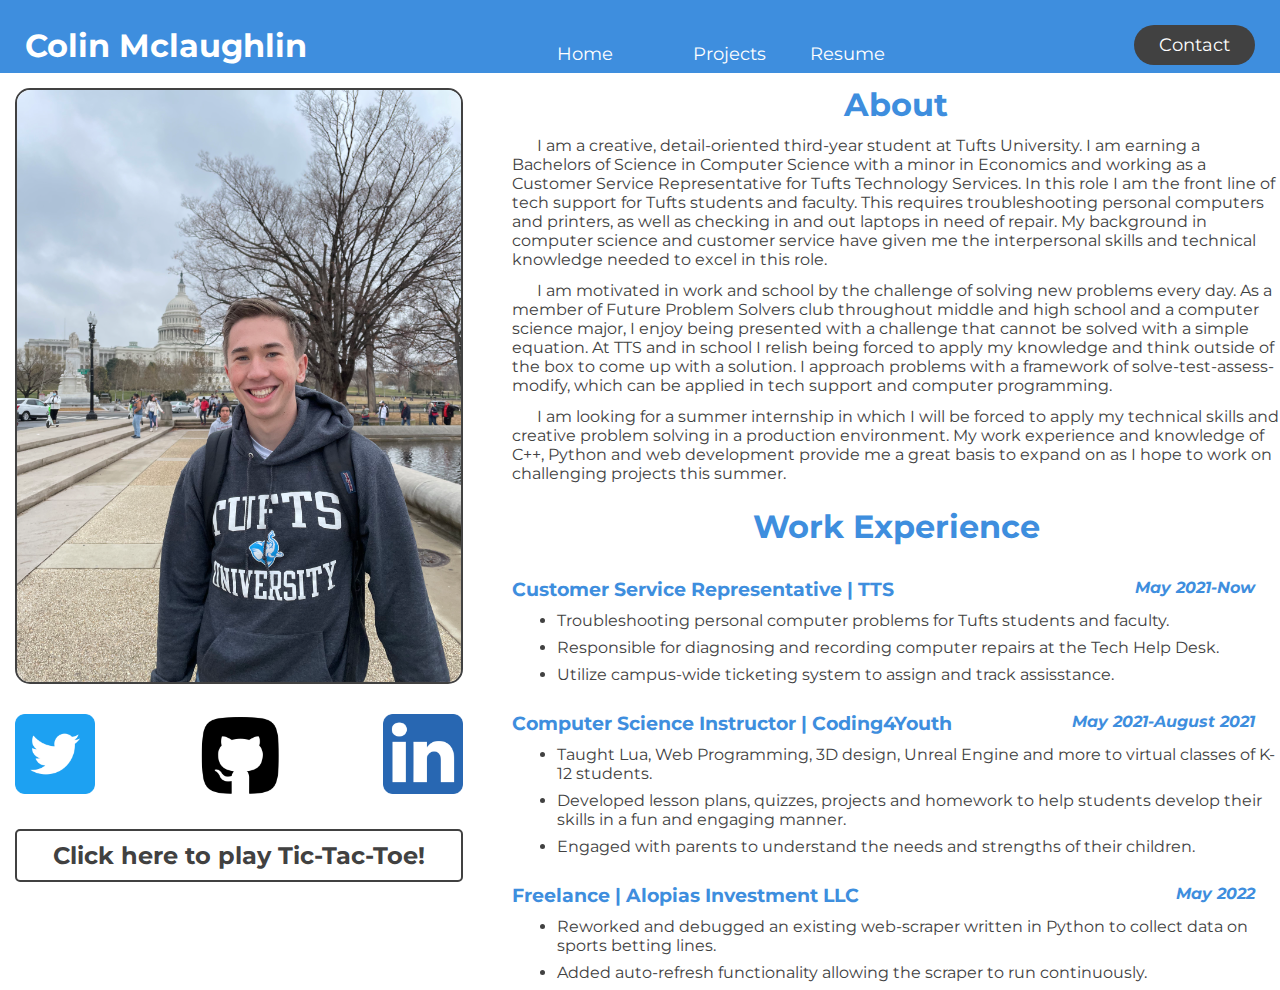
==== index.html @ 10c9406a "Inital commit" ====
<!DOCTYPE html>
<html lang="en">
<head>
    <meta charset="utf-8">
    <link rel="stylesheet" href="style.css" type="text/css">
    <meta name="viewport" content="width=device-width, initial-scale=1.0">
    <meta http-equiv="X-UA-Compatible" content="ie=edge">
    <script src="myScript.js"></script>
    <title>Colin Mclaughlin </title>

</head>

<body>
    <div id="nav-header">
        <h1><a href="main.html">Colin Mclaughlin</a></h1>
        <nav>
            <ul class="nav-links">
                <li><a href="#">Home</a><li>
                <li><a href="projects.html">Projects</a></li>
                <li><a href="Media/ColinMclaughlin.2024.ComputerScience.pdf">Resume</a></li>
            </ul>
        </nav>
        <a href="mailto: colin.mclaughlin02@gmail.com" class="contact"><button>Contact</button></a>
        
    </div>
    
    <img src="Media/colin.jpeg" alt="Self-portrait" id="colin"/>
    <main>
        <h1>About</h1>
        
        <p class="info"> I am a creative, detail-oriented third-year student at Tufts University.
             I am earning a Bachelors of Science in Computer Science with a minor in Economics and working as a Customer Service Representative for Tufts Technology Services.
             In this role I am the front line of tech support for Tufts students and faculty. 
             This requires troubleshooting personal computers and printers, as well as checking in and out laptops in need of repair. 
             My background in computer science and customer service have given me the interpersonal skills and technical knowledge needed to excel in this role.
        </p>
        <p class="info">    
            I am motivated in work and school by the challenge of solving new problems every day.
            As a member of Future Problem Solvers club throughout middle and high school and a computer science major, I enjoy being presented with a challenge that cannot be solved with a simple equation. 
            At TTS and in school I relish being forced to apply my knowledge and think outside of the box to come up with a solution. 
            I approach problems with a framework of solve-test-assess-modify, which can be applied in tech support and computer programming.
        </p>   
        <p class="info">    
            I am looking for a summer internship in which I will be forced to apply my technical skills and creative problem solving in a production environment.
            My work experience and knowledge of C++, Python and web development provide me a great basis to expand on as I hope to work on challenging projects this summer.
        </p>     
        
        
        <h1>Work Experience</h1>
        <div class="work">
            <div class="job">
                <h3 class="job title">Customer Service Representative | TTS</h3>
                <h4 class="job date">May 2021-Now</h4>
                <ul class="job info">
                    <li>Troubleshooting personal computer problems for Tufts students and faculty.</li>
                    <li>Responsible for diagnosing and recording computer repairs at the Tech Help Desk.</li>
                    <li>Utilize campus-wide ticketing system to assign and track assisstance.</li>
                </ul>
            </div>
            
            <div class="job">
                <h3 class="job title">Computer Science Instructor | Coding4Youth</h3>
                <h4 class="job date">May 2021-August 2021</h4>
                <ul class="job info">
                    <li>Taught Lua, Web Programming, 3D design, Unreal Engine and more to virtual classes of K-12 students.</li>
                    <li>Developed lesson plans, quizzes, projects and homework to help students develop their skills in a fun and engaging manner.</li>
                    <li>Engaged with parents to understand the needs and strengths of their children.</li>
                </ul>
            </div>
            
            <div class="job">
                <h3 class="job title">Freelance | Alopias Investment LLC</h3>
                <h4 class="job date"> May 2022</h4>
                <ul class="job info">
                    <li>Reworked and debugged an existing web-scraper written in Python to collect data on sports betting lines.</li>
                    <li>Added auto-refresh functionality allowing the scraper to run continuously.</li>
                </ul>
            </div>
        </div>
    </main>
    
    <div class="socials">
        <a href="https://twitter.com/ColinMcl13" target="_blank">
            <img class="logo" src="Media/twitter.webp" alt="Twitter">
        </a>
        <a href="https://github.com/colin-mcl" target="_blank">
            <img class="logo" src="Media/github.webp" alt="Github">
        </a>
        <a href="https://www.linkedin.com/in/colin-mclaughlin-4b19851ba/" target="_blank">
            <img class="logo" src="Media/linkedin.webp" alt="LinkedIn">
        </a>
    </div>
    
    <a id="game" href="TicTacToe/game.html" target="_blank">Click here to play Tic-Tac-Toe!</a>
    
</body>
    


</html>
---- style.css ----
@import url('https://fonts.googleapis.com/css2?family=Montserrat:wght@500&display=swap');

* {
    margin: 0;
    padding: 0;
    box-sizing: border-box;
    scroll-behavior: smooth;
}

#nav-header {
    background-color: #3E8EDE;
    display: flex;
    justify-content: space-between;
    align-items: flex-end;
    color: white;
    padding: 25px 25px 8px;
    transition: all 0.01s;
    width: 100%;
    max-width: 100%;
}


li, a, button {
    font-family: "Montserrat", sans-serif;
    font-weight: 500px;
    font-size: 18px;
    text-decoration: none;
    color: white;
}

.fixed {
    position: fixed;
    top: 0; left: 0;
    width: 100%;
}

#nav-header h1 a{
    cursor: pointer;
    font-family: "Montserrat", sans-serif;
    font-size: 32px;
}

.nav-links {
    list-style: none;
}

.nav-links li {
    display: inline-block;
    padding: 0px 20px;
}

.nav-links li a:hover {
    color: #414141
}

button {
    padding: 9px 25px;
    background-color: rgba(65, 65, 65, 1);
    border: none;
    border-radius: 50px;
    cursor: pointer;
}


#colin {
    margin: 15px;
    width: 35%;
    height: 50%;
    border: 2px solid #414141;
    border-radius: 15px;
    float: left;
}

main {
    font-family: "Montserrat", sans-serif;
    font-weight: 400px;
    color: #414141;
    width: 60%;
    float: right;
}

main h1{
    text-align: center;
    padding: 12px 0px;
    color: #3E8EDE;
    font-weight: 700px;
}

p.info {
    text-align: left;
    margin-bottom: 12px;
    text-indent: 25px;
    font-size: 16px;
}

.work {
    flex-flow: column nowrap;
    justify-content: space-between;
    color: #3E8EDE;
}

.job {
    margin-top: 10px;
    display: inline-block;
}

ul.job.info {
    color: #414141;
    margin-left: 45px;
}

.job.info li {
    color: #414141;
    font-size: 16px;
    margin-bottom: 8px;
}

.job.date {
    font-style: italic;
    float: right;
    padding-right: 25px; 
}


.socials {
    display: flex;
    float: left;
    clear: left;
    justify-content: space-between;
    align-items: flex-end;
    width: 35%;
    margin: 15px;
}

.logo {
    width: 80px;
    height: 80px;
    display: inline-block;
}

#game {
    display: inline-block;
    width: 35%;
    margin: 15px;
    float: left;
    border: 2px solid #414141;
    border-radius: 5px;
    color: #414141;
    padding: 10px 15px;
    text-align: center;
    font-size: 18pt;
    font-weight: bold; 
}
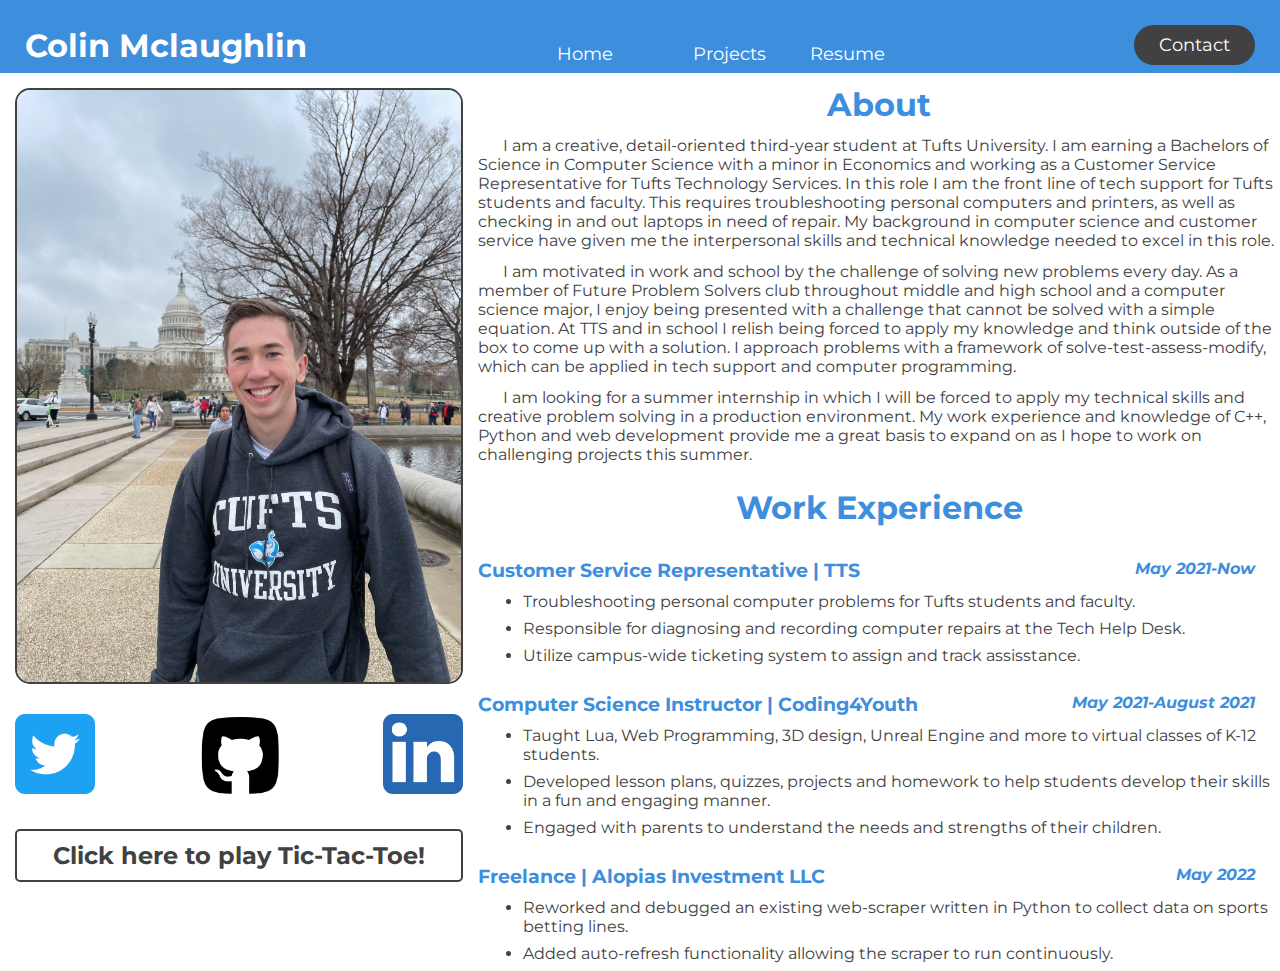
==== commit 5dd0ee4d: "Reordered content to better fit mobile" ====
--- a/index.html
+++ b/index.html
@@ -25,6 +25,20 @@
     </div>
     
     <img src="Media/colin.jpeg" alt="Self-portrait" id="colin"/>
+    
+    <div class="socials">
+        <a href="https://twitter.com/ColinMcl13" target="_blank">
+            <img class="logo" src="Media/twitter.webp" alt="Twitter">
+        </a>
+        <a href="https://github.com/colin-mcl" target="_blank">
+            <img class="logo" src="Media/github.webp" alt="Github">
+        </a>
+        <a href="https://www.linkedin.com/in/colin-mclaughlin-4b19851ba/" target="_blank">
+            <img class="logo" src="Media/linkedin.webp" alt="LinkedIn">
+        </a>
+    </div>
+    
+    <a id="game" href="TicTacToe/game.html" target="_blank">Click here to play Tic-Tac-Toe!</a>
     <main>
         <h1>About</h1>
         
@@ -78,20 +92,7 @@
             </div>
         </div>
     </main>
-    
-    <div class="socials">
-        <a href="https://twitter.com/ColinMcl13" target="_blank">
-            <img class="logo" src="Media/twitter.webp" alt="Twitter">
-        </a>
-        <a href="https://github.com/colin-mcl" target="_blank">
-            <img class="logo" src="Media/github.webp" alt="Github">
-        </a>
-        <a href="https://www.linkedin.com/in/colin-mclaughlin-4b19851ba/" target="_blank">
-            <img class="logo" src="Media/linkedin.webp" alt="LinkedIn">
-        </a>
-    </div>
-    
-    <a id="game" href="TicTacToe/game.html" target="_blank">Click here to play Tic-Tac-Toe!</a>
+
     
 </body>
     
--- a/style.css
+++ b/style.css
@@ -75,8 +75,6 @@
     font-family: "Montserrat", sans-serif;
     font-weight: 400px;
     color: #414141;
-    width: 60%;
-    float: right;
 }
 
 main h1{
@@ -94,9 +92,9 @@
 }
 
 .work {
+    color: #3E8EDE;
+    display: flex;
     flex-flow: column nowrap;
-    justify-content: space-between;
-    color: #3E8EDE;
 }
 
 .job {
@@ -140,6 +138,7 @@
 
 #game {
     display: inline-block;
+    clear: left;
     width: 35%;
     margin: 15px;
     float: left;
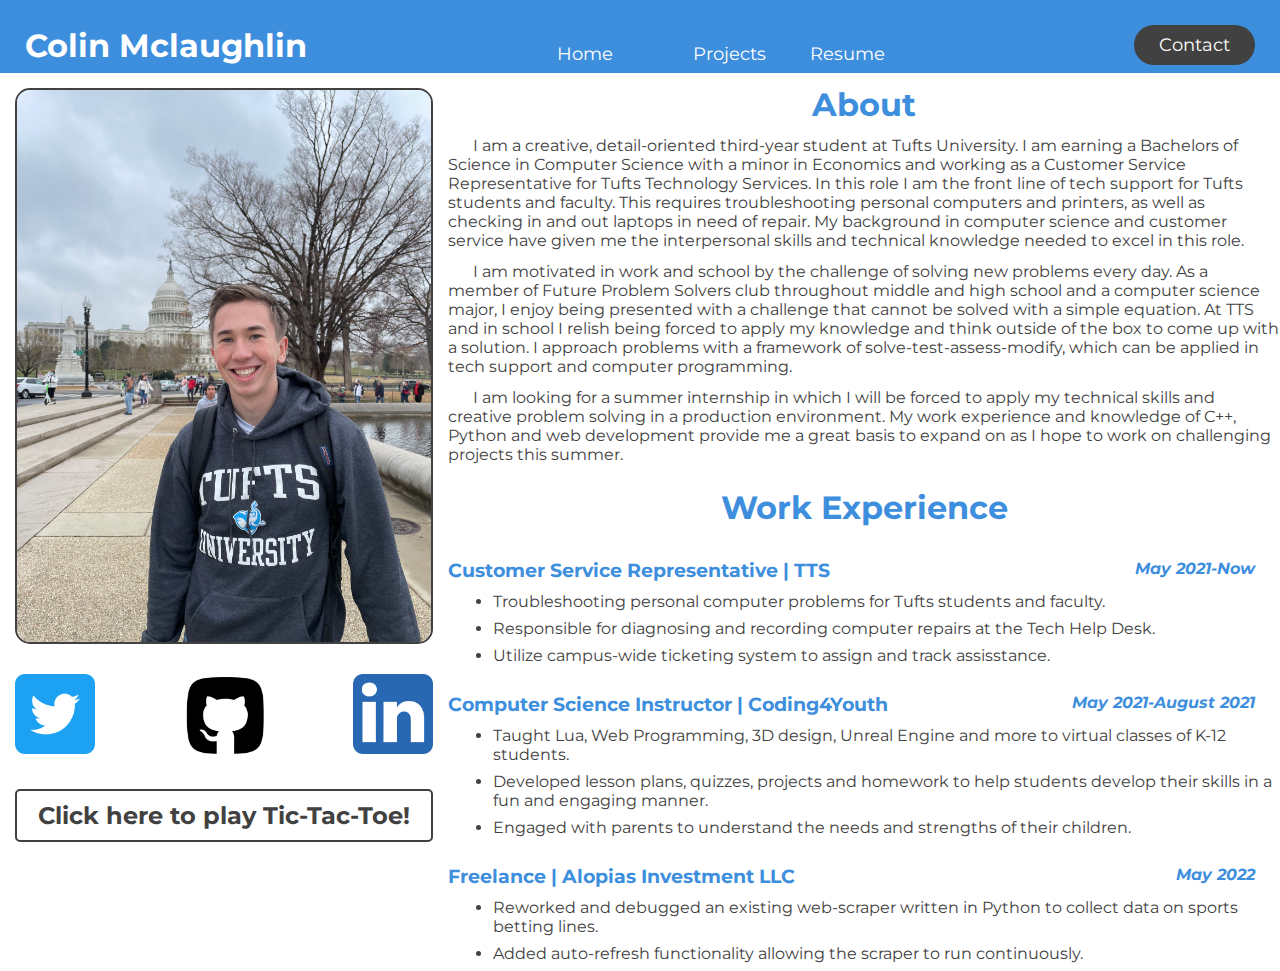
==== commit 26d1387c: "Added responsive design features" ====
--- a/index.html
+++ b/index.html
@@ -3,7 +3,7 @@
 <head>
     <meta charset="utf-8">
     <link rel="stylesheet" href="style.css" type="text/css">
-    <meta name="viewport" content="width=device-width, initial-scale=1.0">
+    <meta content="width=device-width, initial-scale=1" name="viewport"/>
     <meta http-equiv="X-UA-Compatible" content="ie=edge">
     <script src="myScript.js"></script>
     <title>Colin Mclaughlin </title>
@@ -23,72 +23,76 @@
         <a href="mailto: colin.mclaughlin02@gmail.com" class="contact"><button>Contact</button></a>
         
     </div>
-    
-    <img src="Media/colin.jpeg" alt="Self-portrait" id="colin"/>
-    
-    <div class="socials">
-        <a href="https://twitter.com/ColinMcl13" target="_blank">
-            <img class="logo" src="Media/twitter.webp" alt="Twitter">
-        </a>
-        <a href="https://github.com/colin-mcl" target="_blank">
-            <img class="logo" src="Media/github.webp" alt="Github">
-        </a>
-        <a href="https://www.linkedin.com/in/colin-mclaughlin-4b19851ba/" target="_blank">
-            <img class="logo" src="Media/linkedin.webp" alt="LinkedIn">
-        </a>
-    </div>
-    
-    <a id="game" href="TicTacToe/game.html" target="_blank">Click here to play Tic-Tac-Toe!</a>
     <main>
-        <h1>About</h1>
-        
-        <p class="info"> I am a creative, detail-oriented third-year student at Tufts University.
-             I am earning a Bachelors of Science in Computer Science with a minor in Economics and working as a Customer Service Representative for Tufts Technology Services.
-             In this role I am the front line of tech support for Tufts students and faculty. 
-             This requires troubleshooting personal computers and printers, as well as checking in and out laptops in need of repair. 
-             My background in computer science and customer service have given me the interpersonal skills and technical knowledge needed to excel in this role.
-        </p>
-        <p class="info">    
-            I am motivated in work and school by the challenge of solving new problems every day.
-            As a member of Future Problem Solvers club throughout middle and high school and a computer science major, I enjoy being presented with a challenge that cannot be solved with a simple equation. 
-            At TTS and in school I relish being forced to apply my knowledge and think outside of the box to come up with a solution. 
-            I approach problems with a framework of solve-test-assess-modify, which can be applied in tech support and computer programming.
-        </p>   
-        <p class="info">    
-            I am looking for a summer internship in which I will be forced to apply my technical skills and creative problem solving in a production environment.
-            My work experience and knowledge of C++, Python and web development provide me a great basis to expand on as I hope to work on challenging projects this summer.
-        </p>     
-        
-        
-        <h1>Work Experience</h1>
-        <div class="work">
-            <div class="job">
-                <h3 class="job title">Customer Service Representative | TTS</h3>
-                <h4 class="job date">May 2021-Now</h4>
-                <ul class="job info">
-                    <li>Troubleshooting personal computer problems for Tufts students and faculty.</li>
-                    <li>Responsible for diagnosing and recording computer repairs at the Tech Help Desk.</li>
-                    <li>Utilize campus-wide ticketing system to assign and track assisstance.</li>
-                </ul>
+        <div id="lcolumn">
+            <img src="Media/colin.jpeg" alt="Self-portrait" id="colin"/>
+            
+            <div class="socials">
+                <a href="https://twitter.com/ColinMcl13" target="_blank">
+                    <img class="logo" src="Media/twitter.webp" alt="Twitter">
+                </a>
+                <a href="https://github.com/colin-mcl" target="_blank">
+                    <img class="logo" src="Media/github.webp" alt="Github">
+                </a>
+                <a href="https://www.linkedin.com/in/colin-mclaughlin-4b19851ba/" target="_blank">
+                    <img class="logo" src="Media/linkedin.webp" alt="LinkedIn">
+                </a>
             </div>
             
-            <div class="job">
-                <h3 class="job title">Computer Science Instructor | Coding4Youth</h3>
-                <h4 class="job date">May 2021-August 2021</h4>
-                <ul class="job info">
-                    <li>Taught Lua, Web Programming, 3D design, Unreal Engine and more to virtual classes of K-12 students.</li>
-                    <li>Developed lesson plans, quizzes, projects and homework to help students develop their skills in a fun and engaging manner.</li>
-                    <li>Engaged with parents to understand the needs and strengths of their children.</li>
-                </ul>
-            </div>
+            <a id="game" href="TicTacToe/game.html" target="_blank">Click here to play Tic-Tac-Toe!</a>
+        </div>
+        
+        <div id="rcolumn">
+            <h1>About</h1>
             
-            <div class="job">
-                <h3 class="job title">Freelance | Alopias Investment LLC</h3>
-                <h4 class="job date"> May 2022</h4>
-                <ul class="job info">
-                    <li>Reworked and debugged an existing web-scraper written in Python to collect data on sports betting lines.</li>
-                    <li>Added auto-refresh functionality allowing the scraper to run continuously.</li>
-                </ul>
+            <p class="info"> I am a creative, detail-oriented third-year student at Tufts University.
+                 I am earning a Bachelors of Science in Computer Science with a minor in Economics and working as a Customer Service Representative for Tufts Technology Services.
+                 In this role I am the front line of tech support for Tufts students and faculty. 
+                 This requires troubleshooting personal computers and printers, as well as checking in and out laptops in need of repair. 
+                 My background in computer science and customer service have given me the interpersonal skills and technical knowledge needed to excel in this role.
+            </p>
+            <p class="info">    
+                I am motivated in work and school by the challenge of solving new problems every day.
+                As a member of Future Problem Solvers club throughout middle and high school and a computer science major, I enjoy being presented with a challenge that cannot be solved with a simple equation. 
+                At TTS and in school I relish being forced to apply my knowledge and think outside of the box to come up with a solution. 
+                I approach problems with a framework of solve-test-assess-modify, which can be applied in tech support and computer programming.
+            </p>   
+            <p class="info">    
+                I am looking for a summer internship in which I will be forced to apply my technical skills and creative problem solving in a production environment.
+                My work experience and knowledge of C++, Python and web development provide me a great basis to expand on as I hope to work on challenging projects this summer.
+            </p>     
+            
+            
+            <h1>Work Experience</h1>
+            <div class="work">
+                <div class="job">
+                    <h3 class="job title">Customer Service Representative | TTS</h3>
+                    <h4 class="job date">May 2021-Now</h4>
+                    <ul class="job info">
+                        <li>Troubleshooting personal computer problems for Tufts students and faculty.</li>
+                        <li>Responsible for diagnosing and recording computer repairs at the Tech Help Desk.</li>
+                        <li>Utilize campus-wide ticketing system to assign and track assisstance.</li>
+                    </ul>
+                </div>
+                
+                <div class="job">
+                    <h3 class="job title">Computer Science Instructor | Coding4Youth</h3>
+                    <h4 class="job date">May 2021-August 2021</h4>
+                    <ul class="job info">
+                        <li>Taught Lua, Web Programming, 3D design, Unreal Engine and more to virtual classes of K-12 students.</li>
+                        <li>Developed lesson plans, quizzes, projects and homework to help students develop their skills in a fun and engaging manner.</li>
+                        <li>Engaged with parents to understand the needs and strengths of their children.</li>
+                    </ul>
+                </div>
+                
+                <div class="job">
+                    <h3 class="job title">Freelance | Alopias Investment LLC</h3>
+                    <h4 class="job date"> May 2022</h4>
+                    <ul class="job info">
+                        <li>Reworked and debugged an existing web-scraper written in Python to collect data on sports betting lines.</li>
+                        <li>Added auto-refresh functionality allowing the scraper to run continuously.</li>
+                    </ul>
+                </div>
             </div>
         </div>
     </main>
--- a/style.css
+++ b/style.css
@@ -63,18 +63,68 @@
 
 
 #colin {
-    margin: 15px;
-    width: 35%;
-    height: 50%;
     border: 2px solid #414141;
     border-radius: 15px;
-    float: left;
+    max-height: 800px;
 }
 
 main {
     font-family: "Montserrat", sans-serif;
     font-weight: 400px;
     color: #414141;
+    display: flex;
+    flex-flow: row nowrap;
+    justify-content: space-between;
+    }
+
+@media all and (max-width: 1000px) {
+    main {
+        display: flex;
+        flex-flow: column nowrap;
+        justify-content: space-between;
+        align-items: center;
+        flex: auto;
+    }
+    
+    #lcolumn {
+        width: auto;
+        margin-bottom: 35px;
+        align-items: center;
+    }
+    #colin {
+        width: 100%;
+    }
+    
+    #rcolumn {
+        margin-left: 15px;
+    }
+    
+    button {
+        display: none;
+    }
+    
+    #nav-header {
+        flex-direction: column;
+        align-items: center;
+    }
+    
+    .nav-links li {
+        padding: 0px 10px
+    }
+    
+    #nav-header * {
+        font-size: 16pt;
+    }
+    
+}
+
+@media all and (max-width: 400px) {
+    #nav-header *  {
+        font-size: 10pt;
+    }
+    #nav-header h1 a {
+        font-size: 20pt;
+    }
 }
 
 main h1{
@@ -91,10 +141,8 @@
     font-size: 16px;
 }
 
-.work {
+h3.job, h4.job{
     color: #3E8EDE;
-    display: flex;
-    flex-flow: column nowrap;
 }
 
 .job {
@@ -102,7 +150,7 @@
     display: inline-block;
 }
 
-ul.job.info {
+ul.job {
     color: #414141;
     margin-left: 45px;
 }
@@ -122,26 +170,17 @@
 
 .socials {
     display: flex;
-    float: left;
-    clear: left;
     justify-content: space-between;
     align-items: flex-end;
-    width: 35%;
-    margin: 15px;
 }
 
 .logo {
     width: 80px;
     height: 80px;
-    display: inline-block;
 }
 
 #game {
     display: inline-block;
-    clear: left;
-    width: 35%;
-    margin: 15px;
-    float: left;
     border: 2px solid #414141;
     border-radius: 5px;
     color: #414141;
@@ -150,3 +189,15 @@
     font-size: 18pt;
     font-weight: bold; 
 }
+
+#lcolumn {
+    display: flex;
+    flex-flow: column nowrap;
+    min-width: 35%;
+    max-width: 45%;
+    max-height: 1000px;
+}
+
+#lcolumn.socials, #game, #lcolumn img {
+    margin: 15px;
+}
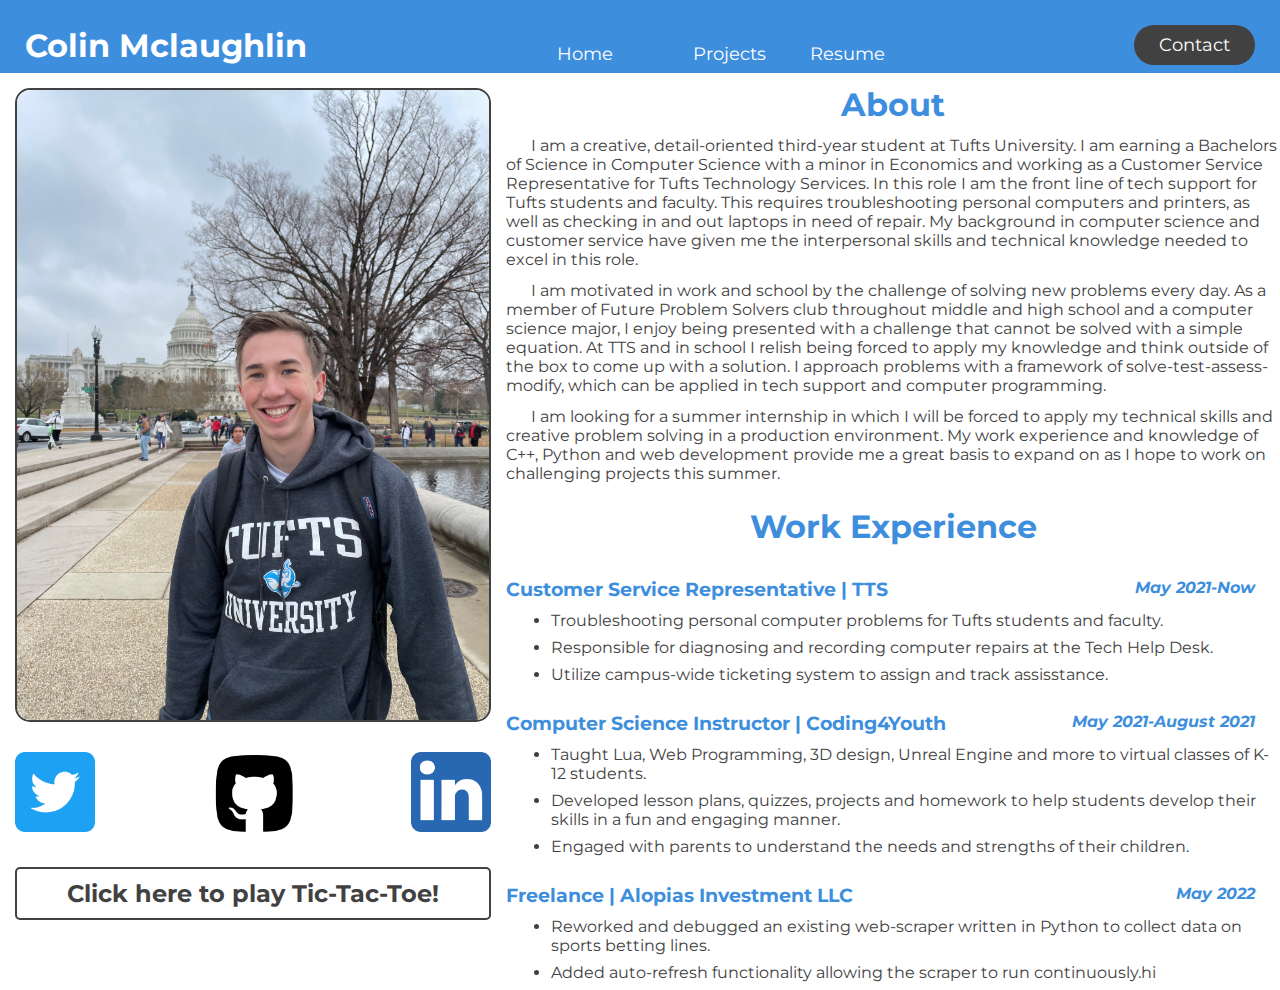
==== commit 8f878230: "Fixing weird bug" ====
--- a/index.html
+++ b/index.html
@@ -90,7 +90,7 @@
                     <h4 class="job date"> May 2022</h4>
                     <ul class="job info">
                         <li>Reworked and debugged an existing web-scraper written in Python to collect data on sports betting lines.</li>
-                        <li>Added auto-refresh functionality allowing the scraper to run continuously.</li>
+                        <li>Added auto-refresh functionality allowing the scraper to run continuously.hi</li>
                     </ul>
                 </div>
             </div>
--- a/style.css
+++ b/style.css
@@ -65,7 +65,9 @@
 #colin {
     border: 2px solid #414141;
     border-radius: 15px;
-    max-height: 800px;
+    max-width: 100%;
+    width: auto;
+    height: auto;
 }
 
 main {
@@ -201,3 +203,41 @@
 #lcolumn.socials, #game, #lcolumn img {
     margin: 15px;
 }
+
+#projects {
+    font-family: "Montserrat", sans-serif;
+    font-weight: 400px;
+    color: #414141;
+    display: flex;
+    flex-flow: column nowrap;
+    justify-content: space-between;
+    align-items: flex-start;
+}
+
+#projects h3 {
+    text-align: center;
+    margin: 15px;
+}
+
+#projects h3 a {
+    color: #414141;
+    text-decoration: underline;
+    font-style: italic;
+}
+h1.project{
+    color: #3E8EDE;
+    margin: 10px;
+}
+
+.project {
+    display: inline-block;
+    margin: 5px;
+}
+ul.project {
+    margin: 5px;
+}
+
+li.skill {
+    color: #414141;
+}
+
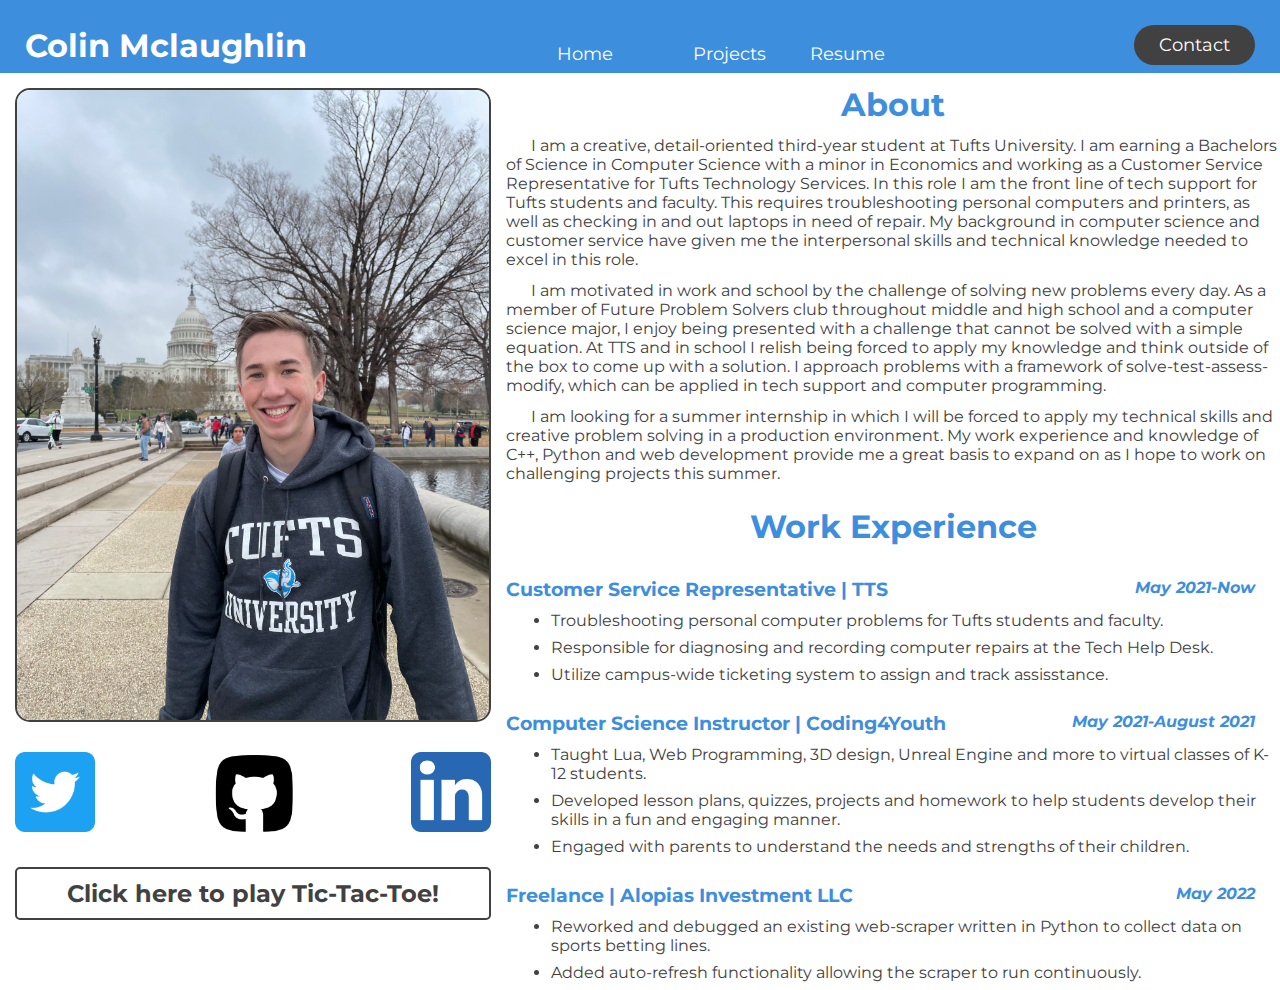
==== commit 1b2cac13: "Failing to fix weird bug" ====
--- a/index.html
+++ b/index.html
@@ -90,7 +90,7 @@
                     <h4 class="job date"> May 2022</h4>
                     <ul class="job info">
                         <li>Reworked and debugged an existing web-scraper written in Python to collect data on sports betting lines.</li>
-                        <li>Added auto-refresh functionality allowing the scraper to run continuously.hi</li>
+                        <li>Added auto-refresh functionality allowing the scraper to run continuously.</li>
                     </ul>
                 </div>
             </div>
